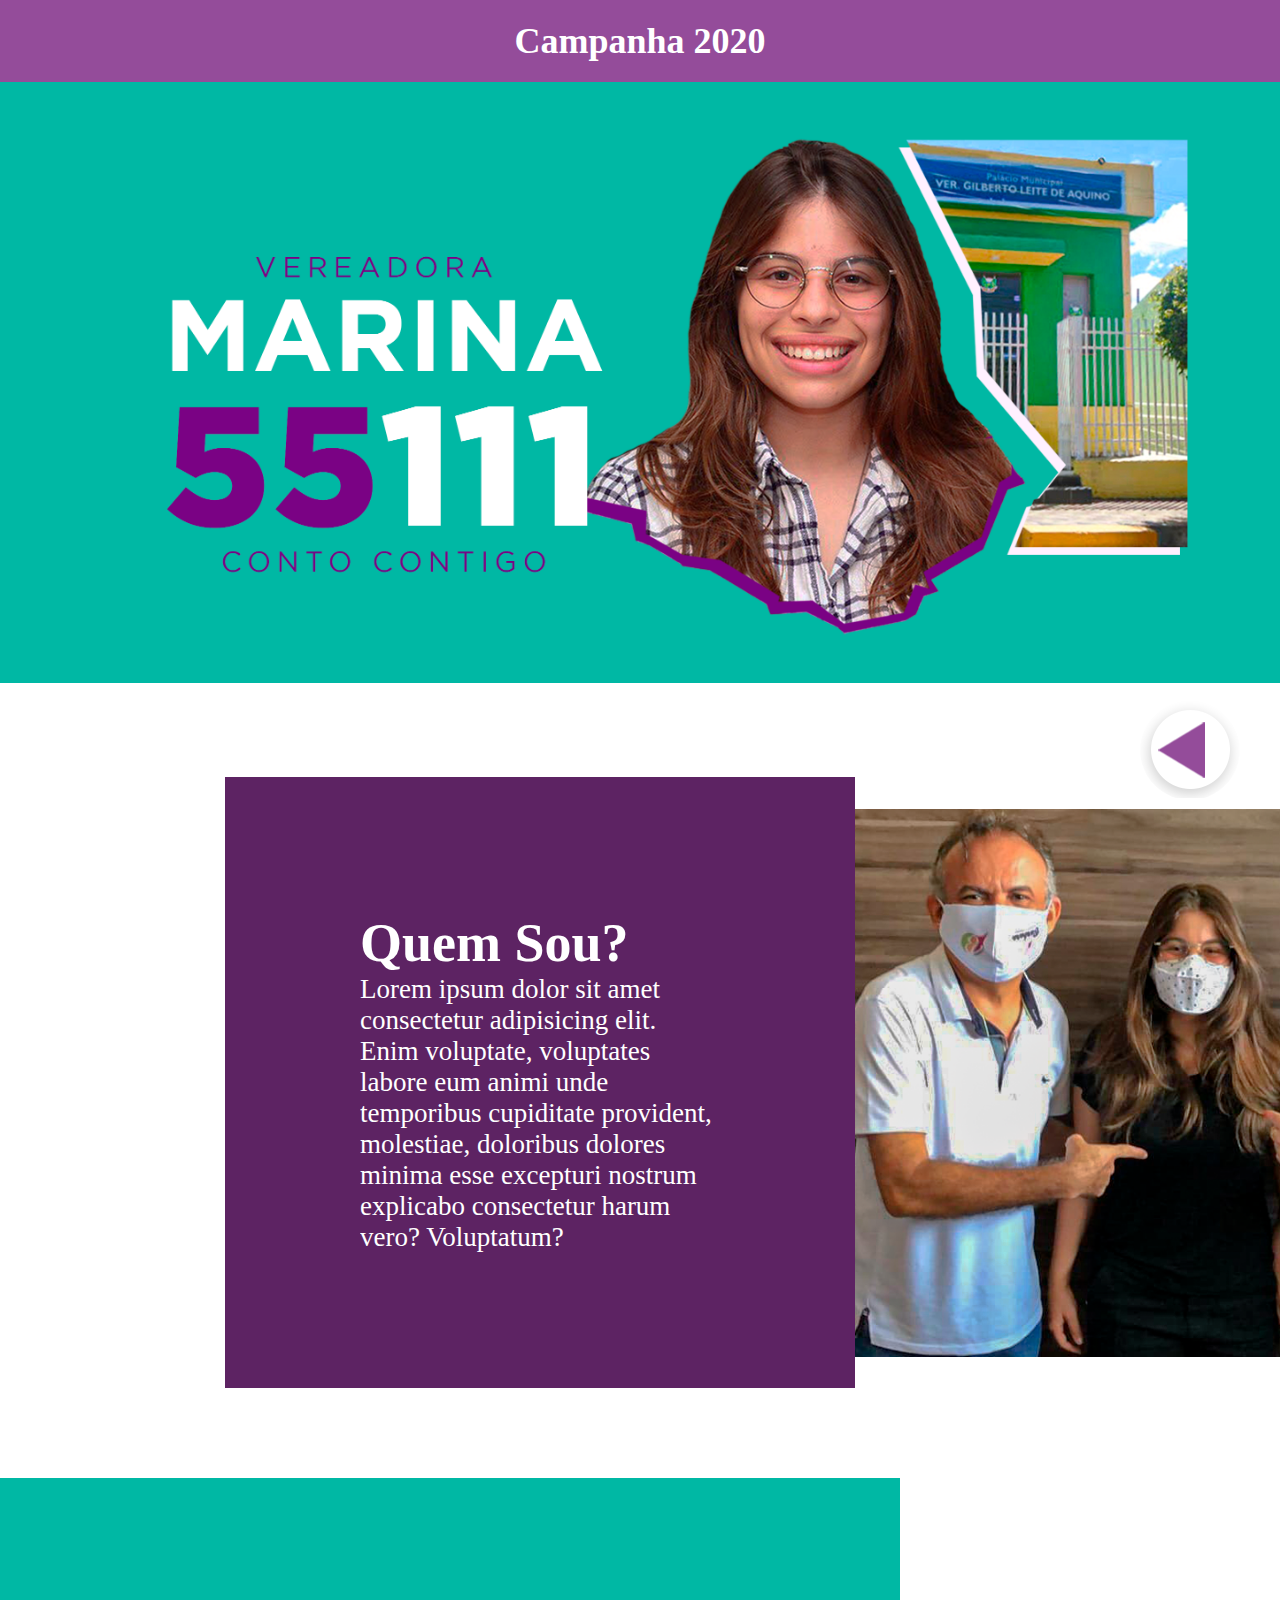
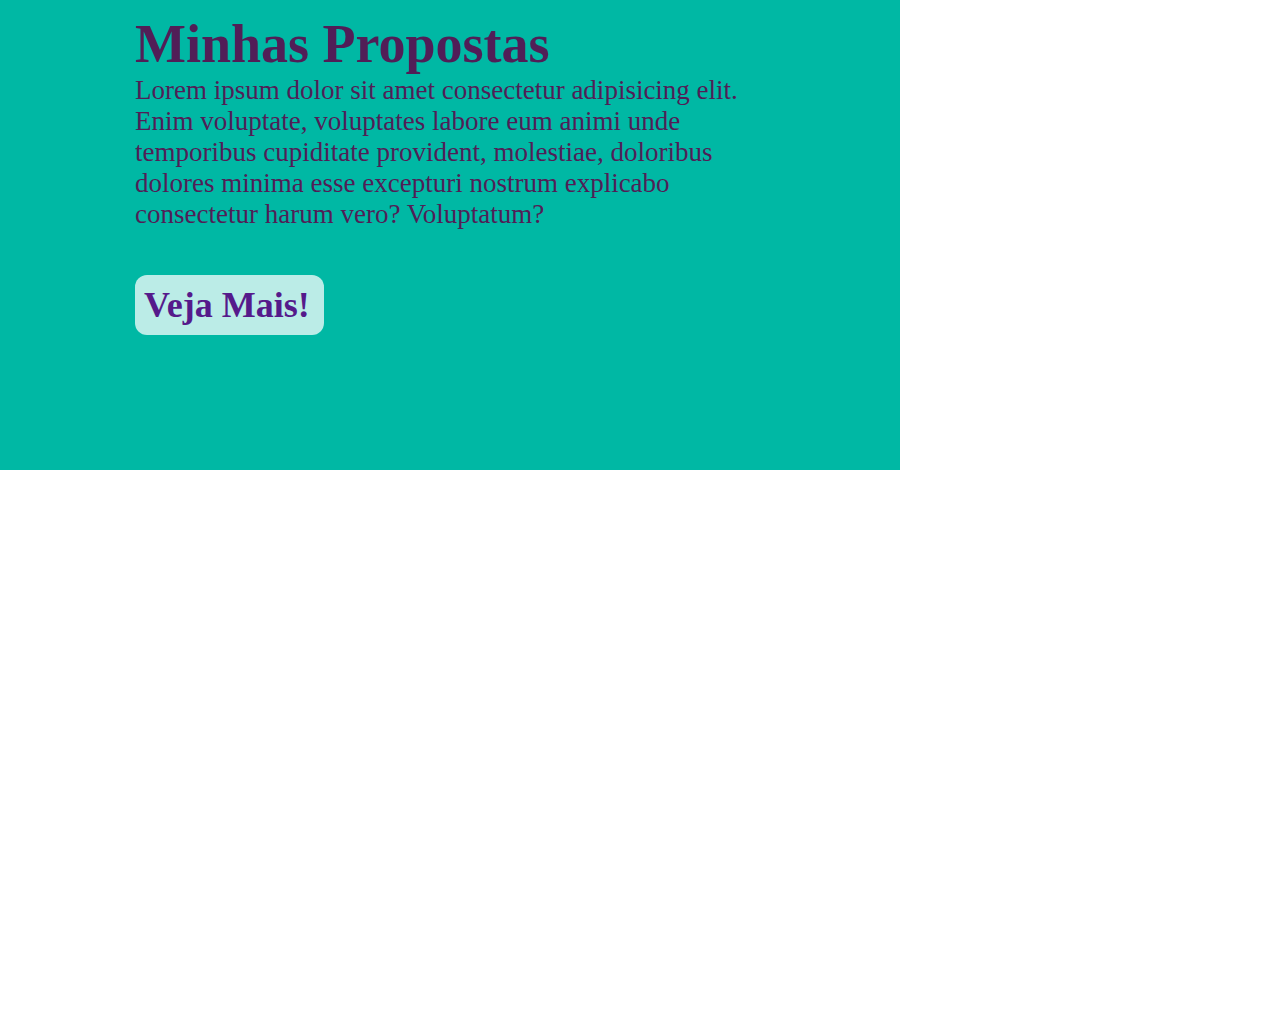
==== campanha2020.html @ 3623d60b "Atualizando a pag "Campanha 2020"" ====
<!DOCTYPE html>
<html lang="pt-br">

<head>
    <meta charset="UTF-8">
    <meta http-equiv="X-UA-Compatible" content="IE=edge">
    <meta name="viewport" content="width=device-width, initial-scale=1.0">
    <link rel="stylesheet" href="/_css/style-tela-campanha2020.css">
    <title>Document</title>
</head>

<body>
    <a class="botaovoltar" href="/index.html"></a>
    <header>
        <h1>Campanha 2020</h1>
    </header>
    <main>
        <img class="banner" src="/_imagens/bannercampanha2020.png" alt="">

        <div class="retangulo1">
            <div class="texto1">
                <h1>Quem Sou?</h1>
                <p>Lorem ipsum dolor sit amet consectetur adipisicing elit. Enim voluptate, voluptates labore eum animi
                    unde temporibus cupiditate provident, molestiae, doloribus dolores minima esse excepturi nostrum
                    explicabo consectetur harum vero? Voluptatum?</p>
            </div>
        <img src="/_imagens/marinaemarcone.png" alt="">
        </div>

        <div class="retangulo2">
            <div class="texto2">
                <h1>Minhas Propostas</h1>
                <p>Lorem ipsum dolor sit amet consectetur adipisicing elit. Enim voluptate, voluptates labore eum animi
                    unde temporibus cupiditate provident, molestiae, doloribus dolores minima esse excepturi nostrum
                    explicabo consectetur harum vero? Voluptatum?</p>
                <a href=""><h1 class="vejamais">Veja Mais!</h1></a>

            </div>
        </div>

        <div class="retangulo3">
            <div class="texto3">
                <h1>Mandato Participativo</h1>
                <p>Lorem ipsum dolor sit amet consectetur adipisicing elit. Enim voluptate, voluptates labore eum animi
                    unde temporibus cupiditate provident, molestiae, doloribus dolores minima esse excepturi nostrum
                    explicabo consectetur harum vero? Voluptatum?</p>
                <a href=""><h1 class="vejamais2">Veja Mais!</h1></a>

            </div>
        </div>
    </main>

</body>

</html>
---- _css/style-tela-campanha2020.css ----
@font-face {

    font-family: gothamblack;
    src: url(/_fonts/Gotham-Black.otf);
}

@font-face {
    font-family: principal;
    src: url(/_fonts/GothamLight.ttf)
}

* {
    padding: 0px;
    margin: 0px;
    overflow-x: hidden;
    background-repeat: no-repeat;

}

body{
}

.botaovoltar {
    position: fixed;
    width: 100px;
    height: 100px;
    bottom: 100px;
    right: 40px;
    color: #fff;
    border-radius: 50px;
    text-align: center;
    font-size: 30px;
    z-index: 1000;
    background-image: url(/_imagens/botaovoltar.png);
}



header h1{
    font-size: 4vh;
    font-family: gothamblack;
    text-align: center;
    color: rgb(255, 255, 255);
    background-color: rgb(148, 76, 154);
    padding: 20px;
}

.banner{
    width: 100%;
}

.retangulo1{
    padding: 10vh;
    display: flex;
    align-content: center;
    align-items: center;
    margin-left: 15vh;
    margin-right: auto; 
}

.retangulo1 img{
    width: 50%;
}

.texto1{
  
    color: #fff;
    width: 40vh;
    background-color: rgb(93, 35, 99);
    padding: 15vh;
    font-size: 3vh;
}
.retangulo1{
    padding: 10vh;
    display: flex;
    align-content: center;
    align-items: center;
    margin-left: 15vh;
    margin-right: auto; 
    width: 100%;
}


.retangulo2 img{
    width: 50%;
}

.texto2{
  
    color:  rgb(81, 30, 87);
    width: 70vh;
    background-color: #00b8a4;
    padding: 15vh;
    font-size: 3vh;
}
a{
	text-decoration: none;
    width: 5vh;
}
.vejamais{
    margin-top: 5vh;
    font-size: 4vh;
    padding: 1vh;
    background-color: rgba(255, 255, 255, 0.733);
    width: 19vh;
    border-radius: 12px;
}

.retangulo3{
    align-items: center;
    width: 5vh;
}

.texto3{
  
    color:  rgb(11, 138, 131);
    width: 100vh;
    background-color: rgb(255, 255, 255);
    padding: 15vh;
    font-size: 3vh;
    margin-left: auto;
    margin-right: auto;
    width: ;
}
a{
	text-decoration: none;
    width: 5vh;
}
.vejamais2{
    margin-top: 5vh;
    font-size: 4vh;
    padding: 1vh;
    background-color: rgb(255, 255, 255);
    width: 19vh;
    border-radius: 12px;
}
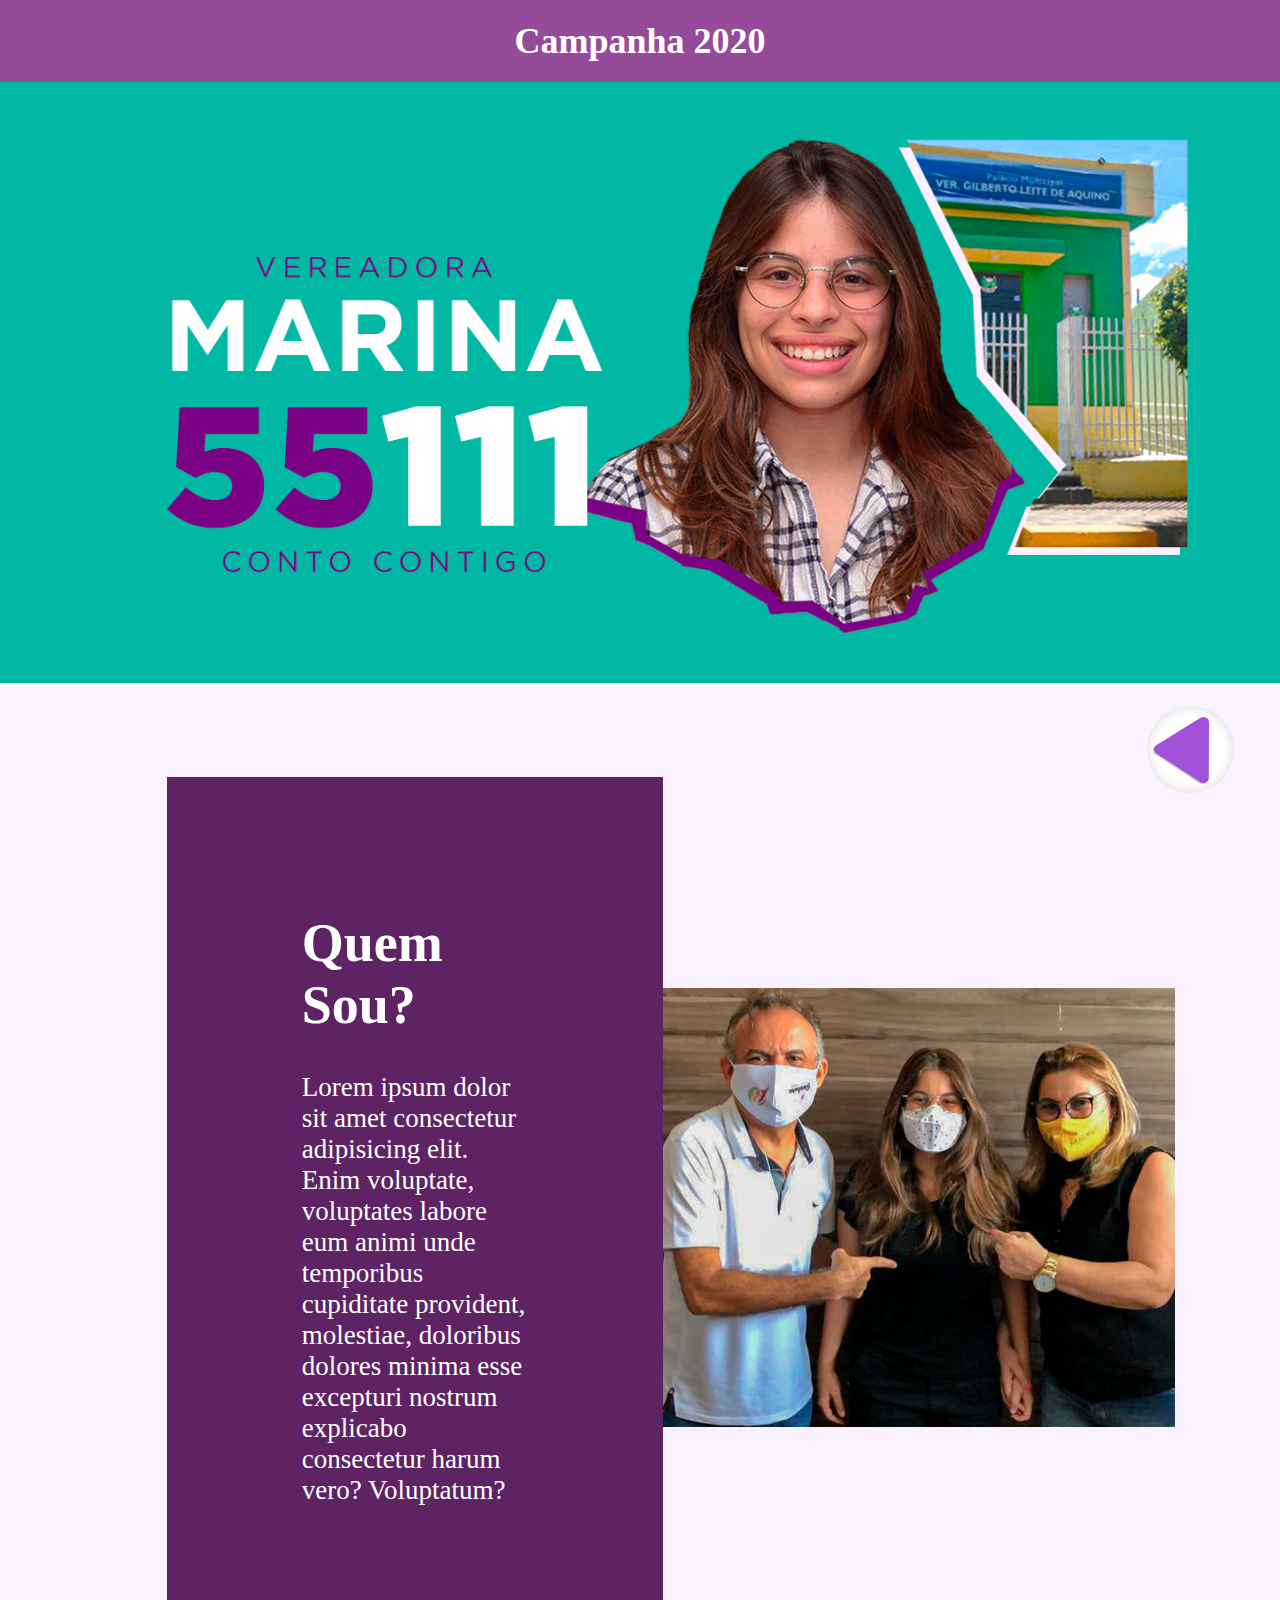
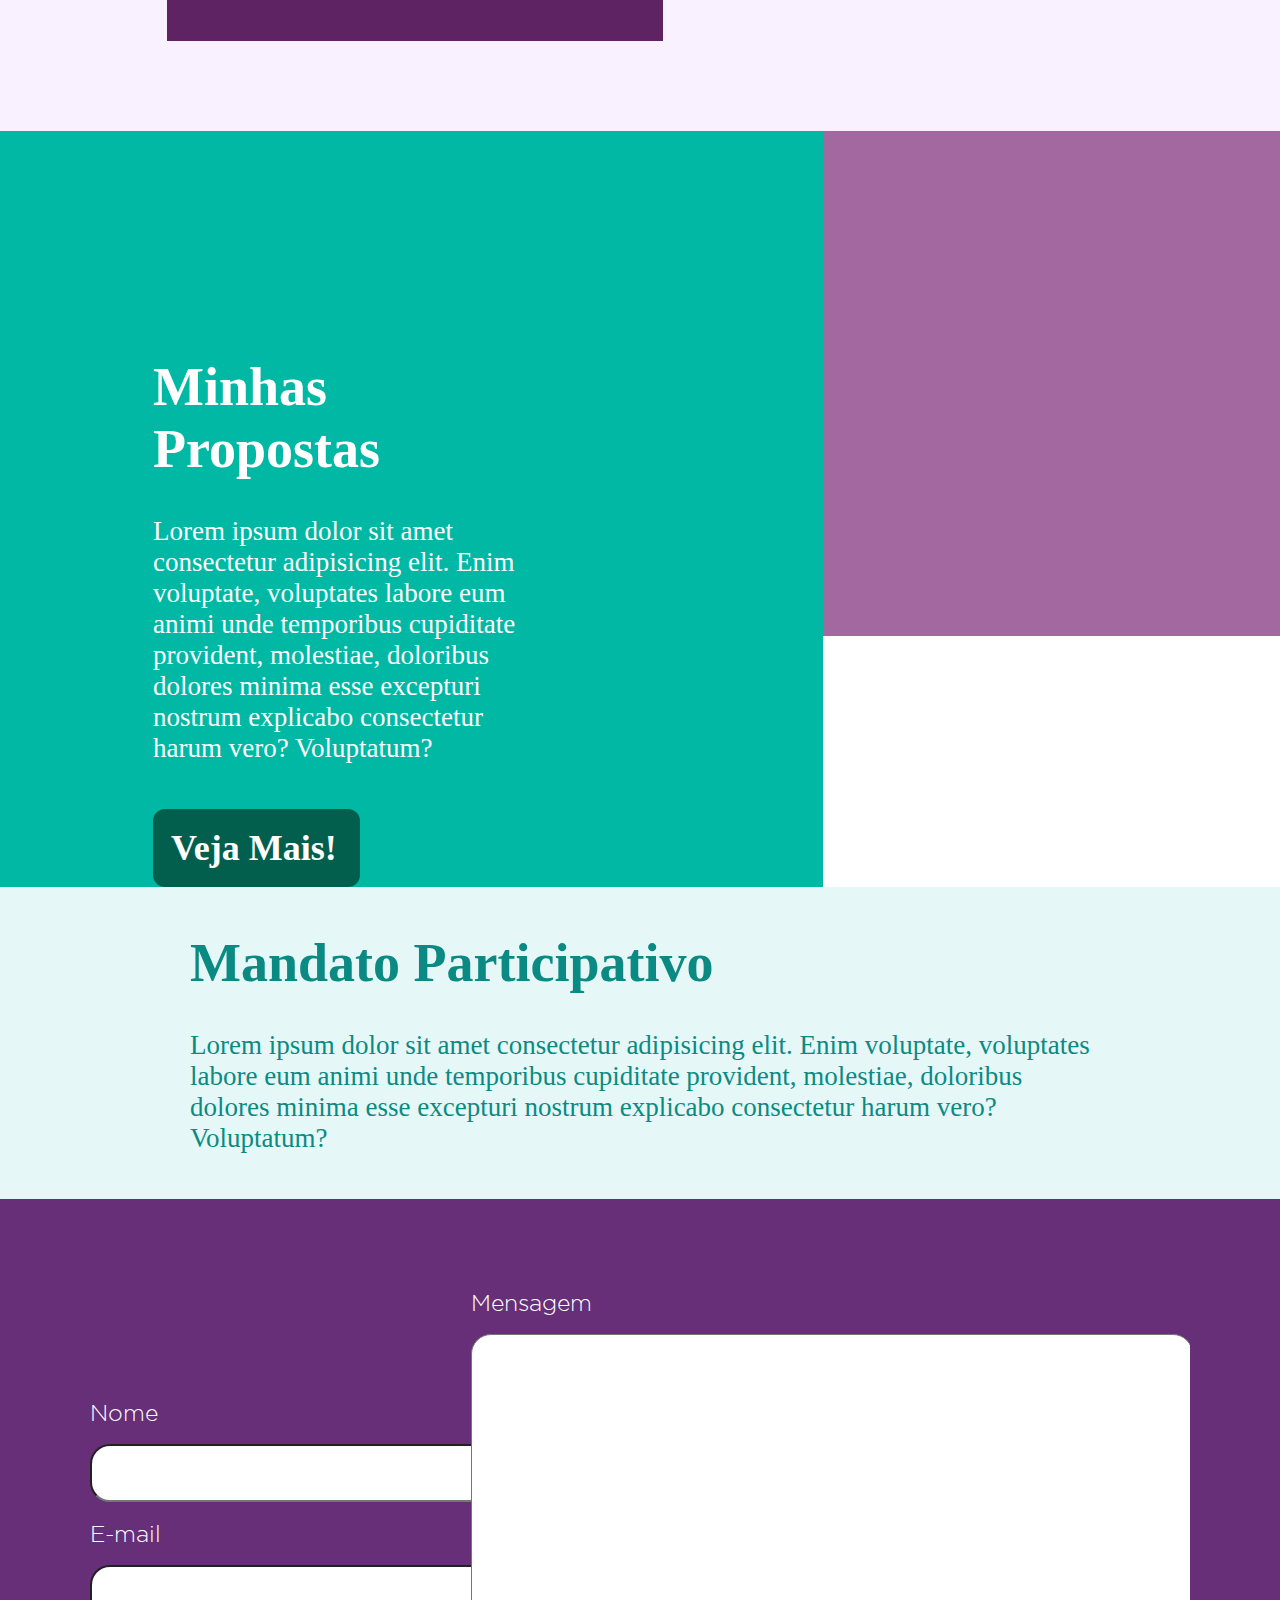
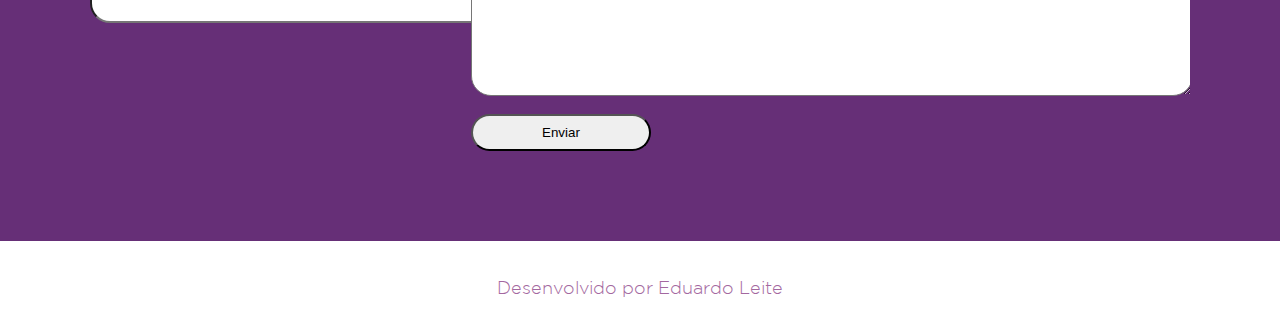
==== commit 0a89651a: "Projeto Atualizado" ====
--- a/campanha2020.html
+++ b/campanha2020.html
@@ -6,11 +6,14 @@
     <meta http-equiv="X-UA-Compatible" content="IE=edge">
     <meta name="viewport" content="width=device-width, initial-scale=1.0">
     <link rel="stylesheet" href="/_css/style-tela-campanha2020.css">
+    <link rel="icon" href="/_imagens/icone-aolado-da-pagina.png">
     <title>Document</title>
 </head>
 
 <body>
+    
     <a class="botaovoltar" href="/index.html"></a>
+
     <header>
         <h1>Campanha 2020</h1>
     </header>
@@ -24,7 +27,16 @@
                     unde temporibus cupiditate provident, molestiae, doloribus dolores minima esse excepturi nostrum
                     explicabo consectetur harum vero? Voluptatum?</p>
             </div>
-        <img src="/_imagens/marinaemarcone.png" alt="">
+            <figure>
+                <img src="/_imagens/marinaemarcone.png" alt="">
+                <figcaption>
+                    <h1>Quem Sou?</h1>
+                    <p>Lorem ipsum dolor sit amet consectetur adipisicing elit. Enim voluptate, voluptates labore eum
+                        animi
+                        unde temporibus cupiditate provident, molestiae, doloribus dolores minima esse excepturi nostrum
+                        explicabo consectetur harum vero? Voluptatum?</p>
+                </figcaption>
+            </figure>
         </div>
 
         <div class="retangulo2">
@@ -33,10 +45,16 @@
                 <p>Lorem ipsum dolor sit amet consectetur adipisicing elit. Enim voluptate, voluptates labore eum animi
                     unde temporibus cupiditate provident, molestiae, doloribus dolores minima esse excepturi nostrum
                     explicabo consectetur harum vero? Voluptatum?</p>
-                <a href=""><h1 class="vejamais">Veja Mais!</h1></a>
+                <a href="/proposta.html">
+                    <h1 class="vejamais">Veja Mais!</h1>
+                </a>
 
             </div>
+            <video width="720" height="505" preload="auto" autoplay muted loop>
+                <source src="/videos/Marinavideo.mp4" type="video/mp4">
+            </video>
         </div>
+
 
         <div class="retangulo3">
             <div class="texto3">
@@ -44,11 +62,29 @@
                 <p>Lorem ipsum dolor sit amet consectetur adipisicing elit. Enim voluptate, voluptates labore eum animi
                     unde temporibus cupiditate provident, molestiae, doloribus dolores minima esse excepturi nostrum
                     explicabo consectetur harum vero? Voluptatum?</p>
-                <a href=""><h1 class="vejamais2">Veja Mais!</h1></a>
-
             </div>
         </div>
+
+        <form action="https://formsubmit.co/duduleite0@gmail.com" method="POST" class="form">
+            <div class="emailnome">
+                <label for="name">Nome</label>
+                <input type="text" name="name" id="name" required />
+                <label for="email">E-mail</label>
+                <input type="email" name="email" id="email" required />
+            </div>
+            <div class="msg">
+                <label for="message">Mensagem</label>
+                <textarea name="message" id="message" required></textarea>
+                <input type="hidden" name="_captcha" value="false" />
+                <input type="hidden" name="_next" value="https://yourdomain.co/thanks.html" />
+                <button type="submit">Enviar</button>
+            </div>
+        </form>
+
     </main>
+    <footer>
+        Desenvolvido por Eduardo Leite
+    </footer>
 
 </body>
 
--- a/_css/style-tela-campanha2020.css
+++ b/_css/style-tela-campanha2020.css
@@ -15,9 +15,6 @@
     overflow-x: hidden;
     background-repeat: no-repeat;
 
-}
-
-body{
 }
 
 .botaovoltar {
@@ -36,7 +33,7 @@
 
 
 
-header h1{
+header h1 {
     font-size: 4vh;
     font-family: gothamblack;
     text-align: center;
@@ -45,92 +42,412 @@
     padding: 20px;
 }
 
-.banner{
+p {
+    margin-top: 4vh;
+}
+
+.banner {
     width: 100%;
 }
 
-.retangulo1{
+.retangulo1 {
     padding: 10vh;
     display: flex;
     align-content: center;
     align-items: center;
-    margin-left: 15vh;
-    margin-right: auto; 
-}
-
-.retangulo1 img{
-    width: 50%;
-}
-
-.texto1{
-  
+    margin-right: auto;
+}
+
+.retangulo1 img {
+    width: 40vw;
+}
+
+.texto1 {
+
     color: #fff;
-    width: 40vh;
+    width: 40vw;
     background-color: rgb(93, 35, 99);
     padding: 15vh;
     font-size: 3vh;
-}
-.retangulo1{
+    margin-left: 6vw;
+}
+
+.retangulo1 {
     padding: 10vh;
     display: flex;
     align-content: center;
     align-items: center;
-    margin-left: 15vh;
-    margin-right: auto; 
+    margin-right: auto;
     width: 100%;
-}
-
-
-.retangulo2 img{
-    width: 50%;
-}
-
-.texto2{
-  
-    color:  rgb(81, 30, 87);
+    background-color: #f9f1ff;
+}
+
+figcaption {
+    opacity: 0;
+    height: 0vh;
+    margin: 0;
+    padding: 0;
+}
+
+.retangulo2 {
+    width: 100%;
+    display: flex;
+}
+
+.texto2 {
+
+    color: rgb(255, 255, 255);
     width: 70vh;
     background-color: #00b8a4;
-    padding: 15vh;
+    padding-top: 25vh;
+    padding-left: 17vh;
+    padding-right: 30vh;
     font-size: 3vh;
-}
-a{
-	text-decoration: none;
+
+}
+
+a {
+    text-decoration: none;
     width: 5vh;
 }
-.vejamais{
+
+.vejamais {
+    color: #fff;
     margin-top: 5vh;
     font-size: 4vh;
-    padding: 1vh;
-    background-color: rgba(255, 255, 255, 0.733);
+    padding: 2vh;
+    background-color: rgb(3, 95, 77);
     width: 19vh;
     border-radius: 12px;
 }
 
-.retangulo3{
+.retangulo3 {
     align-items: center;
-    width: 5vh;
-}
-
-.texto3{
-  
-    color:  rgb(11, 138, 131);
+    background-color: rgb(229, 248, 247);
+}
+
+video {
+    background-color: #a368a0;
+}
+
+.texto3 {
+
+    color: rgb(11, 138, 131);
     width: 100vh;
-    background-color: rgb(255, 255, 255);
-    padding: 15vh;
+    padding: 5vh;
     font-size: 3vh;
     margin-left: auto;
     margin-right: auto;
-    width: ;
-}
-a{
-	text-decoration: none;
+}
+
+a {
+    text-decoration: none;
     width: 5vh;
 }
-.vejamais2{
-    margin-top: 5vh;
-    font-size: 4vh;
+
+
+.form {
+    display: flex;
+    align-items: center;
+    align-content: center;
+    margin-left: auto;
+    margin-right: auto;
+    padding: 10vh;
+    background-color: #662f77;
+}
+
+.form button:hover,
+.form button:focus {
+    outline: none;
+}
+
+.emailnome {
+    display: flex;
+    flex-direction: column;
+    text-align: left;
+    margin-left: auto;
+    margin-right: auto;
+
+
+}
+
+.msg {
+    display: flex;
+    flex-direction: column;
+    text-align: left;
+
+
+}
+
+label {
+    font-family: principal;
+    font-size: 2.5vh;
+    color: #fff;
+}
+
+input {
+    font-family: principal;
+    margin-top: 2vh;
+    margin-bottom: 2vh;
+    width: 50vh;
+    height: 6vh;
+    border-radius: 20px;
+    text-align: left;
+    color: rgb(0, 0, 0);
+    font-size: 2.5vh;
+
+}
+
+#message {
+    font-family: principal;
+    font-size: 3vh;
+    margin-top: 2vh;
+    margin-bottom: 2vh;
+    width: 80vh;
+    height: 40vh;
+    border-radius: 20px;
+    margin-right: 15vh;
+}
+
+button {
     padding: 1vh;
-    background-color: rgb(255, 255, 255);
-    width: 19vh;
-    border-radius: 12px;
-}+    width: 20vh;
+    border-radius: 25px;
+}
+
+textarea:focus,
+input:focus {
+    box-shadow: 0 0 0 0;
+    outline: 0;
+}
+
+
+footer {
+    color: #a368a0;
+    font-family: principal;
+    text-align: center;
+    font-size: 2vh;
+    padding: 4vh;
+}
+
+@media (max-width:1024px) {
+
+    .retangulo1 {
+        padding-left: 10vw;
+    }
+
+    .retangulo1 img {
+        width: 40vw;
+    }
+
+    .retangulo2 {
+        height: 70vh;
+        overflow: hidden;
+
+    }
+
+    video {
+
+        margin-top: -12vh;
+    }
+
+    .texto2 {
+        padding-top: 5vh;
+        overflow: hidden;
+    }
+
+    input {
+        font-family: principal;
+        margin-top: 1vh;
+        margin-bottom: 1vh;
+        width: 25vw;
+        height: 6vh;
+        border-radius: 20px;
+        text-align: left;
+        color: rgb(0, 0, 0);
+        font-size: 2.5vh;
+    }
+
+    .msg {
+        display: flex;
+        flex-direction: column;
+        text-align: center;
+        width: 35vw;
+        margin-right: 10vw;
+    }
+
+    #message {
+        font-family: principal;
+        font-size: 3vh;
+        margin-top: 2vh;
+        margin-bottom: 2vh;
+        width: 35vw;
+        height: 25vh;
+        border-radius: 20px;
+    }
+
+    label {
+        font-family: principal;
+        font-size: 2.5vh;
+        color: #fff;
+        text-align: center;
+    }
+
+    button {
+        align-items: center;
+    }
+
+    footer {
+        color: #a368a0;
+        font-family: principal;
+        text-align: center;
+        font-size: 2vh;
+        padding: 4vh;
+    }
+
+}
+
+@media (max-width:768px) {
+    body{
+        color:#f9f1ff;;
+    }
+    .texto1 {
+        opacity: 0;
+        height: 0vh;
+        margin: 0;
+        padding: 0;
+    }
+
+    .retangulo1 {
+       
+        flex-direction: column;
+        margin-right: auto;
+        width: 100%;
+        height: 100%;
+        background-color: #f9f1ff;
+        padding-left: 0px;
+        margin-bottom: 0vh;
+    }
+
+    .retangulo1 img{
+        width: 50vh;
+
+    }
+
+    figcaption {
+        margin-top: -10vh;
+        color: #fff;
+        width: 40vh;
+        height: 40vh;
+        background-color: rgb(93, 35, 99);
+        padding: 5vh;
+        font-size: 3vh;
+        opacity: 1;
+    }
+
+    .retangulo2{
+        flex-direction: column;
+        width: 100%;
+        height: 100%;
+    }
+
+    .texto2 {
+        width: 75vw;
+        height: 50vh;
+        overflow: hidden;
+        padding-top: 5vh;
+        padding-bottom:30vh ;
+        margin-left: -10vw;
+    }
+
+    video{
+        width: 100%;
+        height: 44vh;
+    }
+
+    .texto3{
+        width: 75vw;
+    }
+
+    .form {
+        width: 90vw;
+        display: flex;
+        align-items: left;
+        align-content: left;
+        margin-left: auto;
+        margin-right: auto;
+        padding: 8vh;
+        background-color: #662f77;
+    }
+    form,
+    .emailnome{
+        flex-direction: column;
+        align-items: left;
+        margin-right: 400vw;
+        
+
+    }
+    label {
+        font-family: principal;
+        font-size: 2.5vh;
+        color: #fff;
+        text-align: left;
+    }
+
+    input{
+    width: 75vw;
+    align-items: center;
+    }
+
+    textarea{
+        width: 350vw;
+
+    }
+
+    .msg {
+        display: flex;
+        flex-direction: column;
+        text-align: center;
+        width: 100%;
+        margin-right: 0vw;
+    
+    }
+
+    #message {
+        font-family: principal;
+        font-size: 3vh;
+        margin-top: 2vh;
+        padding-right: 0vh;
+        margin-bottom: 2vh;
+        margin-left: 0vw;
+        width: 75vw;
+        height: 25vh;
+        border-radius: 20px;
+    }
+
+    button{
+        align-items: center;
+        
+    }
+
+    .botaovoltar {
+        position: fixed;
+        width: 100px;
+        height: 100px;
+        bottom: 40px;
+        right: 10px;
+        color: #fff;
+        border-radius: 50px;
+        text-align: center;
+        font-size: 30px;
+        z-index: 1000;
+        background-image: url(/_imagens/botaovoltarcell2.png);
+    }
+    footer {
+        color: #a368a0;
+        font-family: principal;
+        text-align: center;
+        font-size: 2vh;
+        padding: 4vh;
+    }
+}
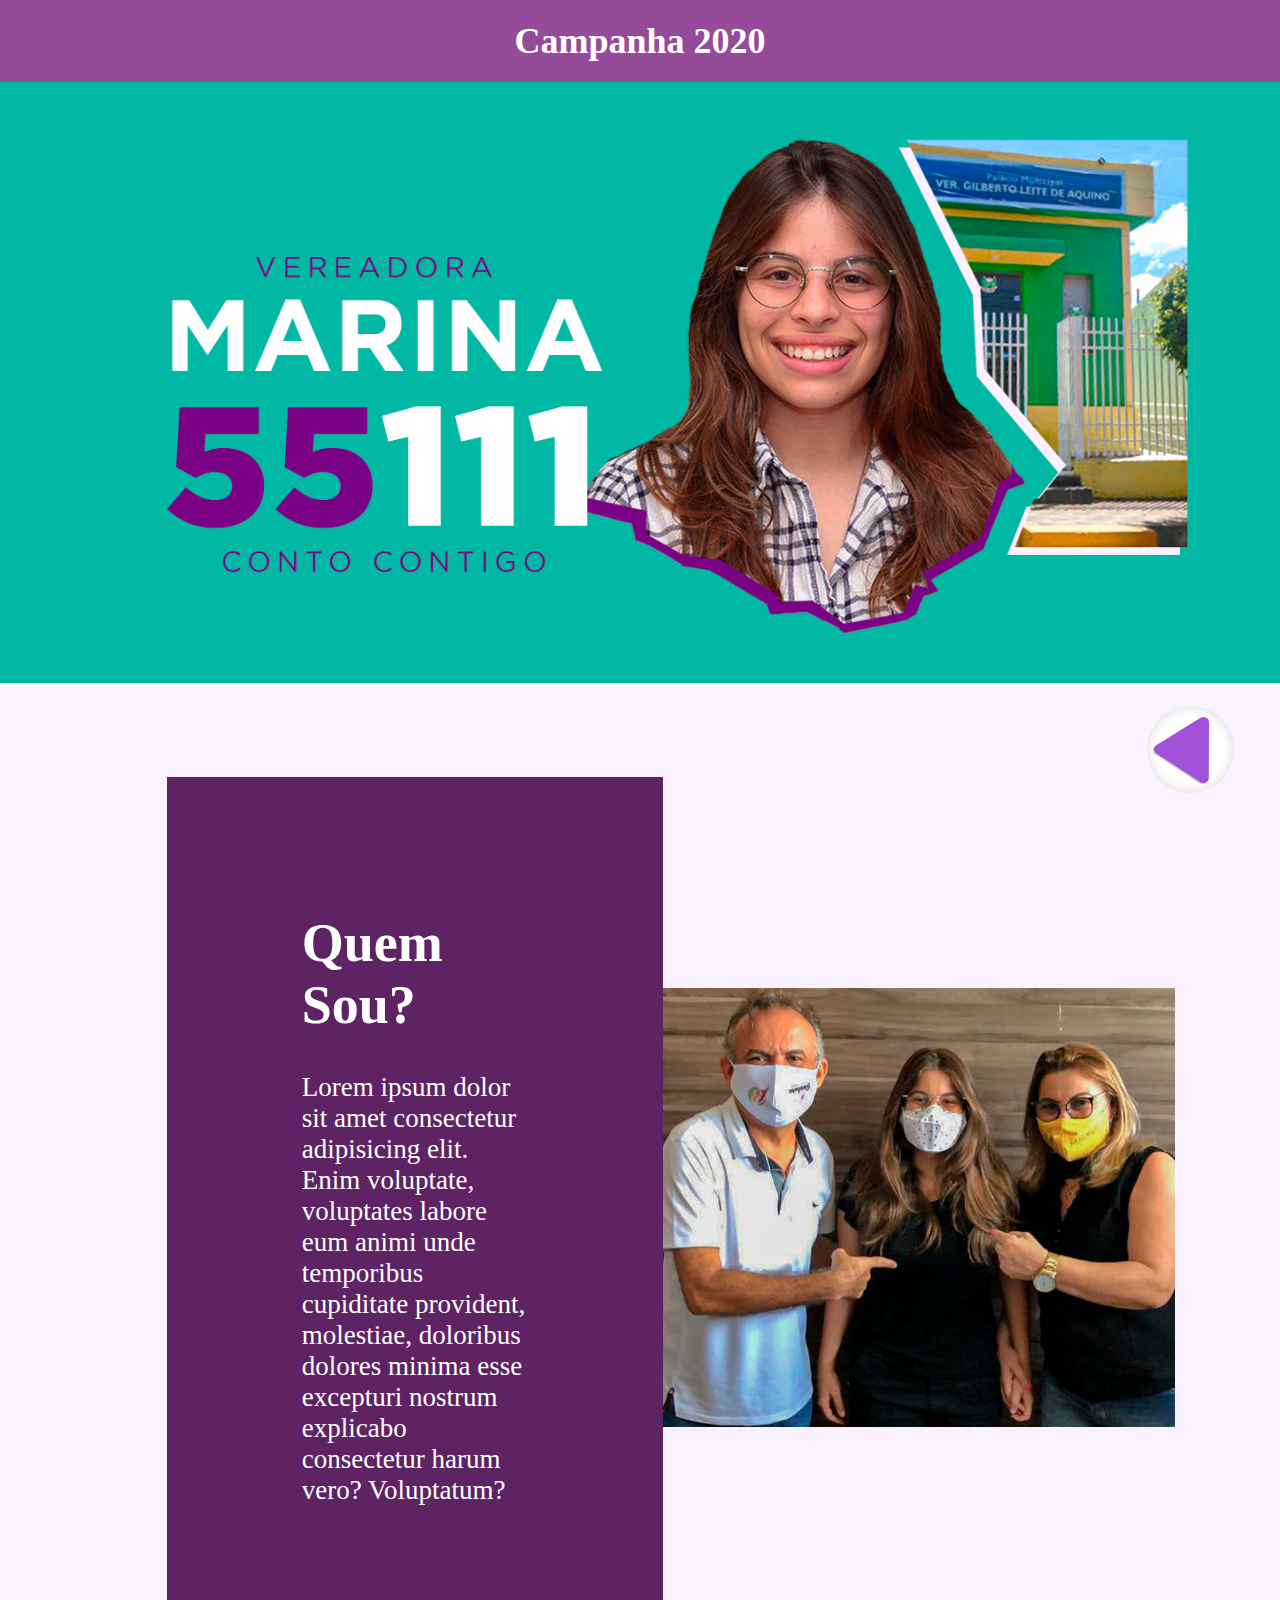
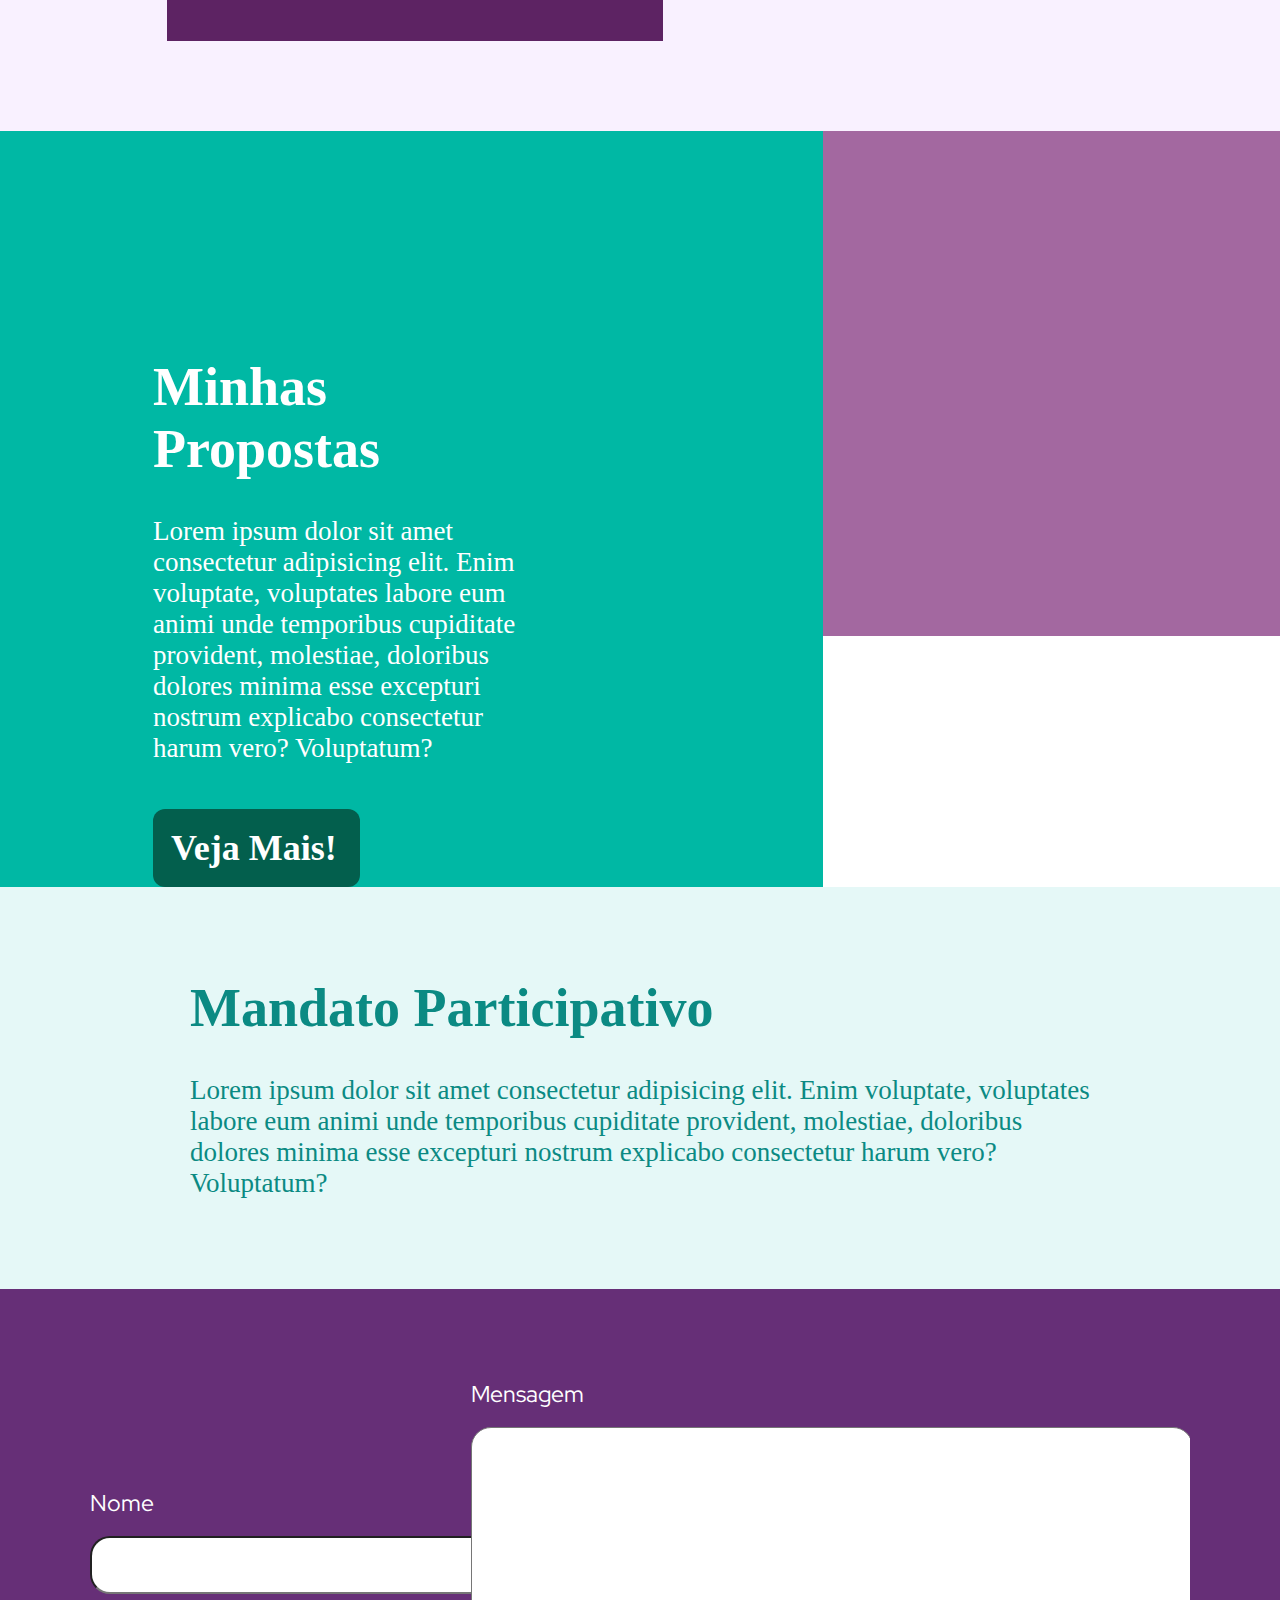
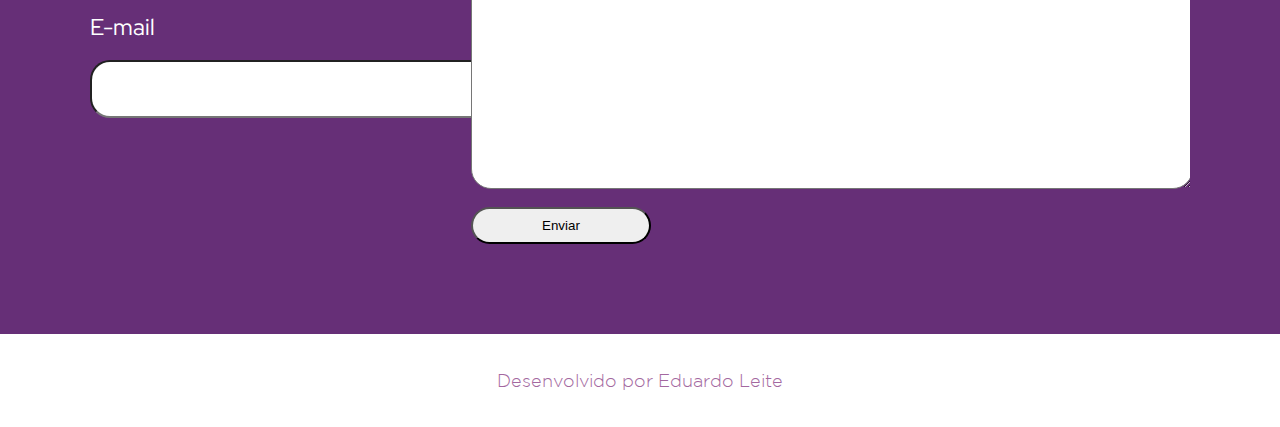
==== commit a8cddaf9: "Corrigindo form" ====
--- a/campanha2020.html
+++ b/campanha2020.html
@@ -3,11 +3,11 @@
 
 <head>
     <meta charset="UTF-8">
-    <meta http-equiv="X-UA-Compatible" content="IE=edge">
     <meta name="viewport" content="width=device-width, initial-scale=1.0">
     <link rel="stylesheet" href="/_css/style-tela-campanha2020.css">
     <link rel="icon" href="/_imagens/icone-aolado-da-pagina.png">
-    <title>Document</title>
+    <link href="https://fonts.googleapis.com/css2?family=Red+Hat+Display:wght@300&display=swap" rel="stylesheet">
+    <title>Campanha de 2020</title>
 </head>
 
 <body>
@@ -76,7 +76,7 @@
                 <label for="message">Mensagem</label>
                 <textarea name="message" id="message" required></textarea>
                 <input type="hidden" name="_captcha" value="false" />
-                <input type="hidden" name="_next" value="https://yourdomain.co/thanks.html" />
+                <input type="hidden" name="_next" value="#" />
                 <button type="submit">Enviar</button>
             </div>
         </form>
--- a/_css/style-tela-campanha2020.css
+++ b/_css/style-tela-campanha2020.css
@@ -16,6 +16,7 @@
     background-repeat: no-repeat;
 
 }
+
 
 .botaovoltar {
     position: fixed;
@@ -134,7 +135,7 @@
 
     color: rgb(11, 138, 131);
     width: 100vh;
-    padding: 5vh;
+    padding: 10vh;
     font-size: 3vh;
     margin-left: auto;
     margin-right: auto;
@@ -180,13 +181,13 @@
 }
 
 label {
-    font-family: principal;
+    font-family: 'Red Hat Display', sans-serif;
     font-size: 2.5vh;
     color: #fff;
 }
 
 input {
-    font-family: principal;
+    font-family: 'Red Hat Display', sans-serif;
     margin-top: 2vh;
     margin-bottom: 2vh;
     width: 50vh;
@@ -199,7 +200,7 @@
 }
 
 #message {
-    font-family: principal;
+    font-family: 'Red Hat Display', sans-serif;
     font-size: 3vh;
     margin-top: 2vh;
     margin-bottom: 2vh;
@@ -318,8 +319,7 @@
         padding: 0;
     }
 
-    .retangulo1 {
-       
+    .retangulo1 {  
         flex-direction: column;
         margin-right: auto;
         width: 100%;
@@ -327,22 +327,26 @@
         background-color: #f9f1ff;
         padding-left: 0px;
         margin-bottom: 0vh;
+    
+        overflow: hidden;
     }
 
     .retangulo1 img{
-        width: 50vh;
-
+        width: 45vh;
+        overflow: hidden;
     }
 
     figcaption {
-        margin-top: -10vh;
+        margin-top: 0vh;
         color: #fff;
         width: 40vh;
         height: 40vh;
         background-color: rgb(93, 35, 99);
-        padding: 5vh;
-        font-size: 3vh;
+        margin-top: 1vw;
+        padding: 2.5vh;
+        font-size: 2.5vh;
         opacity: 1;
+        overflow: hidden;
     }
 
     .retangulo2{
@@ -352,12 +356,22 @@
     }
 
     .texto2 {
-        width: 75vw;
-        height: 50vh;
-        overflow: hidden;
-        padding-top: 5vh;
+        width: 70vw;
+        height: 80vh;
+        overflow: hidden;
+        padding-top: 18vh;
         padding-bottom:30vh ;
-        margin-left: -10vw;
+        margin-left: -15vw;
+    }
+
+    .vejamais {
+        color: #fff;
+        margin-top: 5vh;
+        font-size: 4vh;
+        padding: 3vh;
+        background-color: rgb(3, 95, 77);
+        width: 19vh;
+        border-radius: 12px;
     }
 
     video{
@@ -365,8 +379,14 @@
         height: 44vh;
     }
 
-    .texto3{
-        width: 75vw;
+    .texto3 {
+
+        color: rgb(11, 138, 131);
+        width: 40vh;
+        padding: 10vh;
+        font-size: 3vh;
+        margin-left: -4vh;
+        margin-right: auto;
     }
 
     .form {
